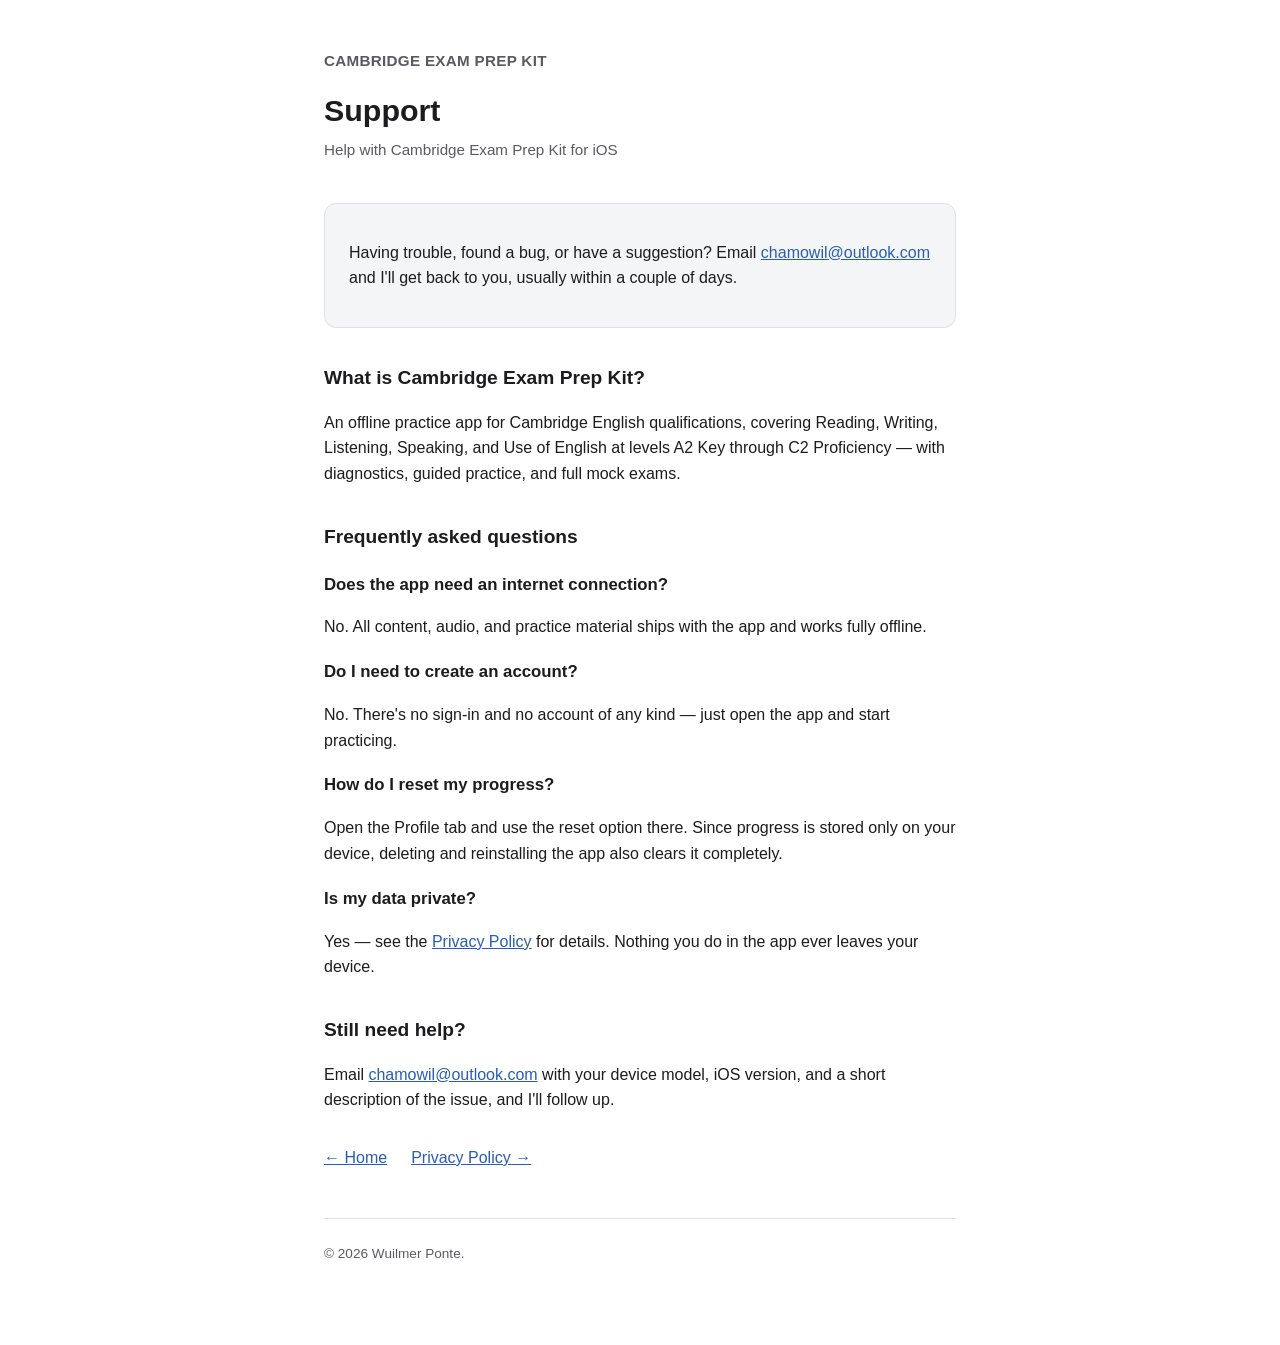
==== support.html @ 25a572f2 "Add Support and Privacy Policy pages for Cambridge Exam Prep Kit" ====
<!doctype html>
<html lang="en">
<head>
<meta charset="utf-8">
<meta name="viewport" content="width=device-width, initial-scale=1">
<title>Support — Cambridge Exam Prep Kit</title>
<link rel="stylesheet" href="style.css">
</head>
<body>
<div class="wrap">
  <header class="page">
    <a class="mark" href="index.html">CAMBRIDGE EXAM PREP KIT</a>
    <h1>Support</h1>
    <p class="subtitle">Help with Cambridge Exam Prep Kit for iOS</p>
  </header>

  <div class="card">
    <p>Having trouble, found a bug, or have a suggestion? Email <a href="mailto:chamowil@outlook.com">chamowil@outlook.com</a> and I'll get back to you, usually within a couple of days.</p>
  </div>

  <h2>What is Cambridge Exam Prep Kit?</h2>
  <p>An offline practice app for Cambridge English qualifications, covering Reading, Writing, Listening, Speaking, and Use of English at levels A2 Key through C2 Proficiency — with diagnostics, guided practice, and full mock exams.</p>

  <h2>Frequently asked questions</h2>

  <h2 style="margin-top:1.2rem; font-size:1.05rem;">Does the app need an internet connection?</h2>
  <p>No. All content, audio, and practice material ships with the app and works fully offline.</p>

  <h2 style="margin-top:1.2rem; font-size:1.05rem;">Do I need to create an account?</h2>
  <p>No. There's no sign-in and no account of any kind — just open the app and start practicing.</p>

  <h2 style="margin-top:1.2rem; font-size:1.05rem;">How do I reset my progress?</h2>
  <p>Open the Profile tab and use the reset option there. Since progress is stored only on your device, deleting and reinstalling the app also clears it completely.</p>

  <h2 style="margin-top:1.2rem; font-size:1.05rem;">Is my data private?</h2>
  <p>Yes — see the <a href="privacy.html">Privacy Policy</a> for details. Nothing you do in the app ever leaves your device.</p>

  <h2>Still need help?</h2>
  <p>Email <a href="mailto:chamowil@outlook.com">chamowil@outlook.com</a> with your device model, iOS version, and a short description of the issue, and I'll follow up.</p>

  <div class="nav-links">
    <a href="index.html">← Home</a>
    <a href="privacy.html">Privacy Policy →</a>
  </div>

  <footer>
    &copy; 2026 Wuilmer Ponte.
  </footer>
</div>
</body>
</html>
---- style.css ----
:root {
  --bg: #ffffff;
  --fg: #1c1c1e;
  --muted: #5a5a60;
  --accent: #2a5db0;
  --card: #f4f5f7;
  --border: #e0e1e5;
}

@media (prefers-color-scheme: dark) {
  :root {
    --bg: #121214;
    --fg: #f0f0f2;
    --muted: #a8a8ae;
    --accent: #7fb0ff;
    --card: #1c1c1f;
    --border: #2c2c30;
  }
}

* { box-sizing: border-box; }

body {
  margin: 0;
  background: var(--bg);
  color: var(--fg);
  font-family: -apple-system, BlinkMacSystemFont, "Segoe UI", Helvetica, Arial, sans-serif;
  line-height: 1.6;
}

.wrap {
  max-width: 680px;
  margin: 0 auto;
  padding: 3rem 1.5rem 5rem;
}

header.page {
  margin-bottom: 2.5rem;
}

.mark {
  font-weight: 700;
  font-size: 0.95rem;
  letter-spacing: 0.02em;
  color: var(--muted);
  text-decoration: none;
}

h1 {
  font-size: 1.9rem;
  margin: 0.75rem 0 0.25rem;
}

.subtitle {
  color: var(--muted);
  margin: 0 0 0.5rem;
  font-size: 0.95rem;
}

h2 {
  font-size: 1.2rem;
  margin-top: 2.2rem;
}

p, li {
  color: var(--fg);
}

a {
  color: var(--accent);
}

.card {
  background: var(--card);
  border: 1px solid var(--border);
  border-radius: 12px;
  padding: 1.25rem 1.5rem;
  margin: 1.5rem 0;
}

.nav-links {
  display: flex;
  gap: 1.5rem;
  margin-top: 2rem;
}

footer {
  margin-top: 3rem;
  padding-top: 1.5rem;
  border-top: 1px solid var(--border);
  color: var(--muted);
  font-size: 0.85rem;
}

ul {
  padding-left: 1.2rem;
}
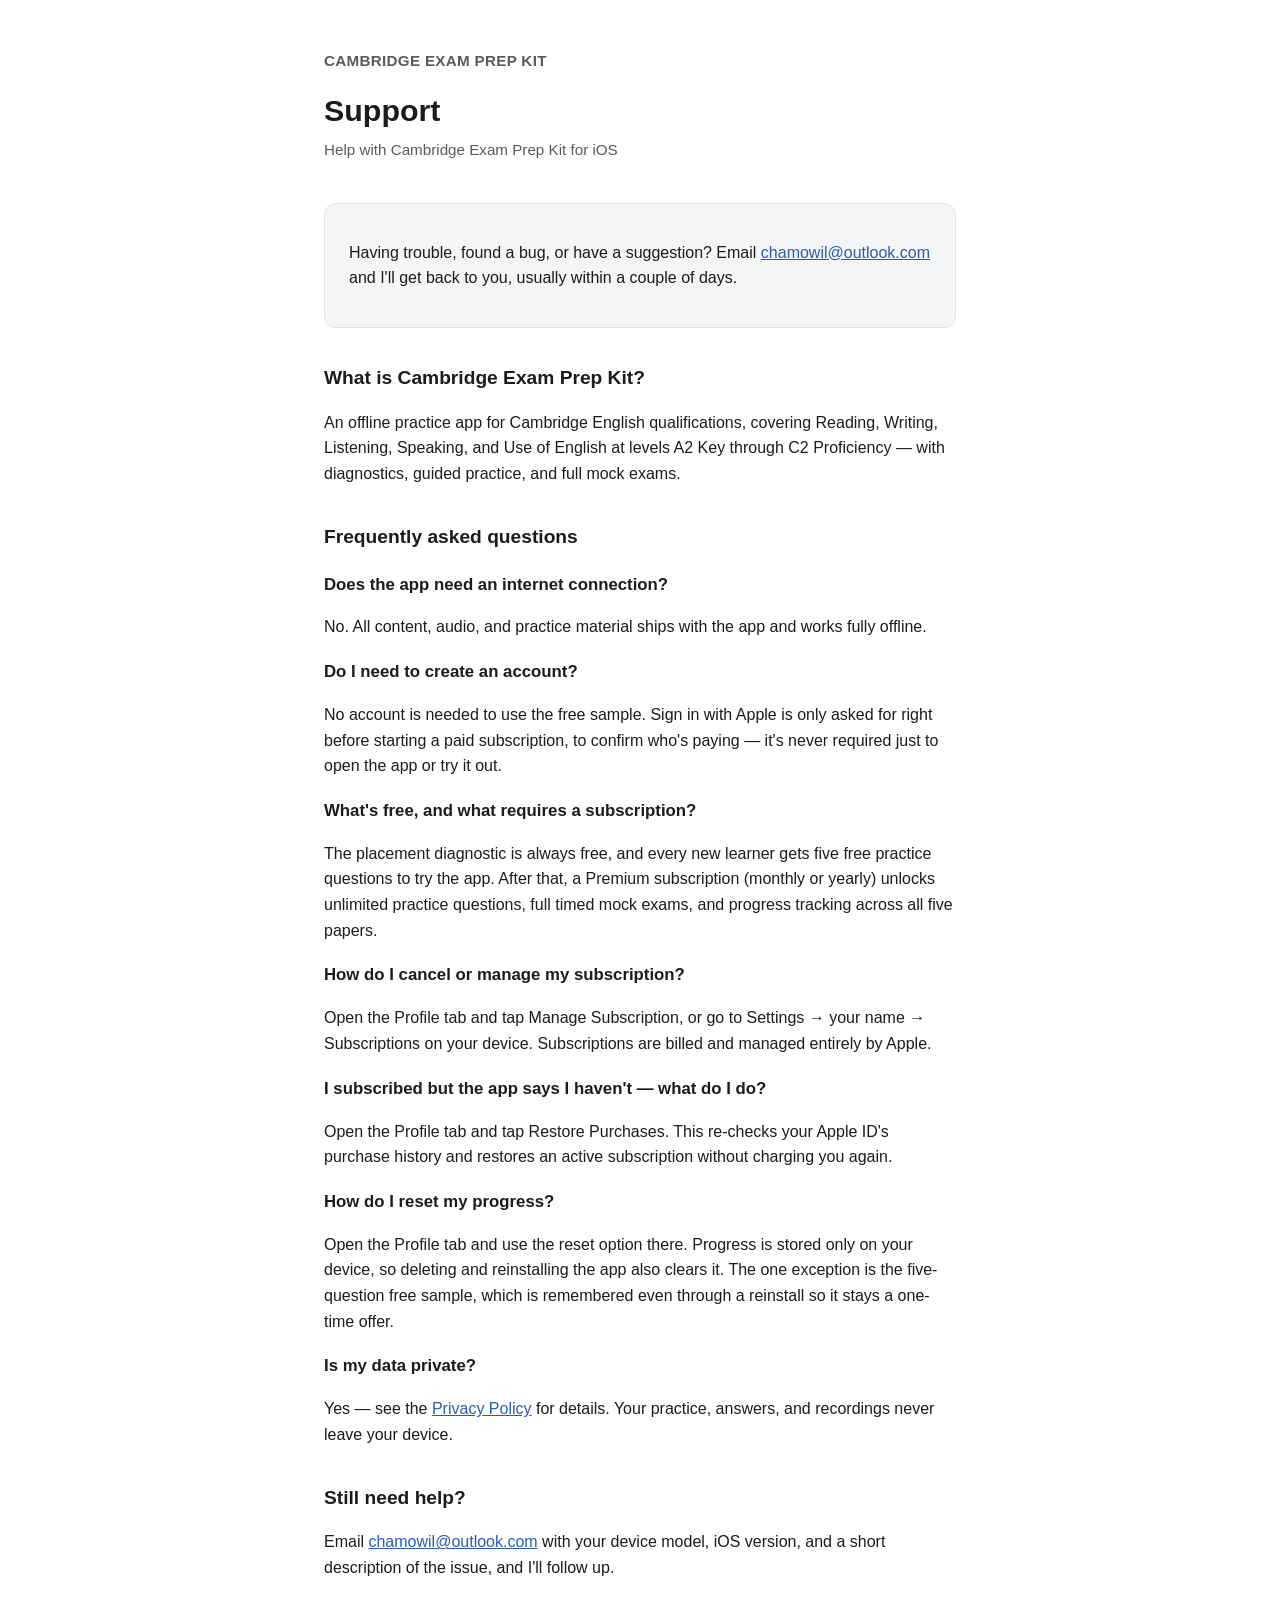
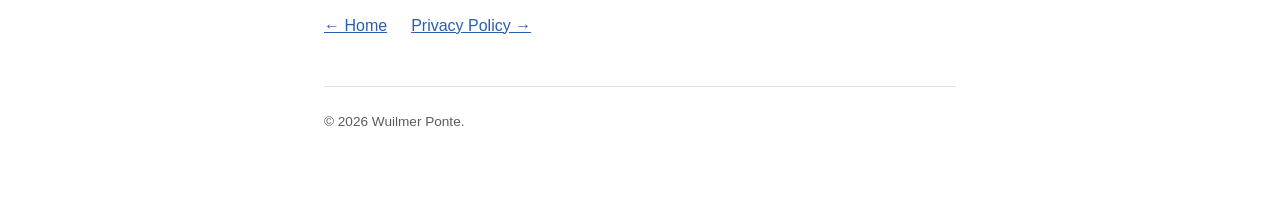
==== commit 2fb05152: "Reflect Sign in with Apple, subscriptions, and the free-sample ledger The privacy policy and support" ====
--- a/support.html
+++ b/support.html
@@ -27,13 +27,22 @@
   <p>No. All content, audio, and practice material ships with the app and works fully offline.</p>
 
   <h2 style="margin-top:1.2rem; font-size:1.05rem;">Do I need to create an account?</h2>
-  <p>No. There's no sign-in and no account of any kind — just open the app and start practicing.</p>
+  <p>No account is needed to use the free sample. Sign in with Apple is only asked for right before starting a paid subscription, to confirm who's paying — it's never required just to open the app or try it out.</p>
+
+  <h2 style="margin-top:1.2rem; font-size:1.05rem;">What's free, and what requires a subscription?</h2>
+  <p>The placement diagnostic is always free, and every new learner gets five free practice questions to try the app. After that, a Premium subscription (monthly or yearly) unlocks unlimited practice questions, full timed mock exams, and progress tracking across all five papers.</p>
+
+  <h2 style="margin-top:1.2rem; font-size:1.05rem;">How do I cancel or manage my subscription?</h2>
+  <p>Open the Profile tab and tap Manage Subscription, or go to Settings → your name → Subscriptions on your device. Subscriptions are billed and managed entirely by Apple.</p>
+
+  <h2 style="margin-top:1.2rem; font-size:1.05rem;">I subscribed but the app says I haven't — what do I do?</h2>
+  <p>Open the Profile tab and tap Restore Purchases. This re-checks your Apple ID's purchase history and restores an active subscription without charging you again.</p>
 
   <h2 style="margin-top:1.2rem; font-size:1.05rem;">How do I reset my progress?</h2>
-  <p>Open the Profile tab and use the reset option there. Since progress is stored only on your device, deleting and reinstalling the app also clears it completely.</p>
+  <p>Open the Profile tab and use the reset option there. Progress is stored only on your device, so deleting and reinstalling the app also clears it. The one exception is the five-question free sample, which is remembered even through a reinstall so it stays a one-time offer.</p>
 
   <h2 style="margin-top:1.2rem; font-size:1.05rem;">Is my data private?</h2>
-  <p>Yes — see the <a href="privacy.html">Privacy Policy</a> for details. Nothing you do in the app ever leaves your device.</p>
+  <p>Yes — see the <a href="privacy.html">Privacy Policy</a> for details. Your practice, answers, and recordings never leave your device.</p>
 
   <h2>Still need help?</h2>
   <p>Email <a href="mailto:chamowil@outlook.com">chamowil@outlook.com</a> with your device model, iOS version, and a short description of the issue, and I'll follow up.</p>
